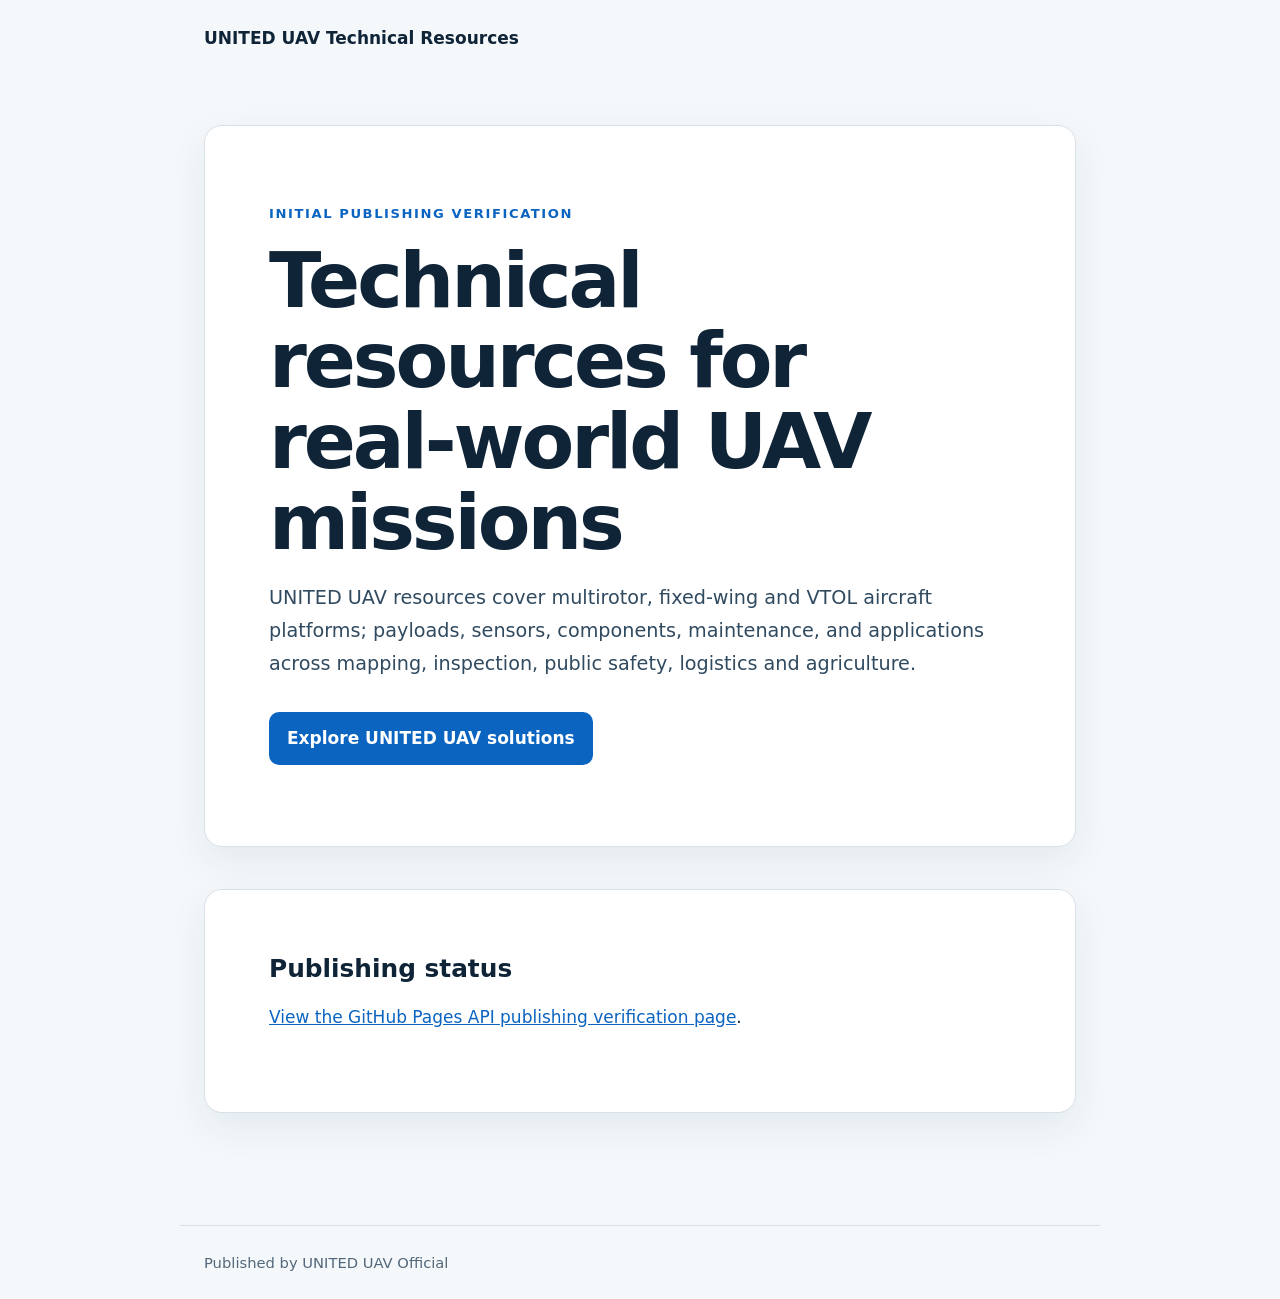
==== index.html @ cb80c2c4 "Publish GitHub Pages API Publishing Verification" ====
<!doctype html>
<html lang="en">
<head>
  <meta charset="utf-8">
  <meta name="viewport" content="width=device-width, initial-scale=1">
  <title>UNITED UAV Technical Resources, Product Guides &amp; Integration Notes</title>
  <meta name="description" content="Technical resources for UAV platforms, payloads, sensors, components, applications, operation, integration and maintenance from UNITED UAV.">
  <meta name="robots" content="noindex,follow">
  <link rel="canonical" href="https://united-uav.github.io/">
  <link rel="stylesheet" href="assets/styles.css">
</head>
<body>
  <header class="site-header"><a href="./">UNITED UAV Technical Resources</a></header>
  <main>
    <section class="hero">
      <p class="eyebrow">Initial publishing verification</p>
      <h1>Technical resources for real-world UAV missions</h1>
      <p class="lede">UNITED UAV resources cover multirotor, fixed-wing and VTOL aircraft platforms; payloads, sensors, components, maintenance, and applications across mapping, inspection, public safety, logistics and agriculture.</p>
      <p class="cta"><a href="https://store.uniteduav.com/">Explore UNITED UAV solutions</a></p>
    </section>
    <section>
      <h2>Publishing status</h2>
      <p><a href="https://united-uav.github.io/guides/github-pages-api-publishing-verification/">View the GitHub Pages API publishing verification page</a>.</p>
    </section>
  </main>
  <footer>Published by UNITED UAV Official</footer>
</body>
</html>
---- assets/styles.css ----
:root{color-scheme:light;--ink:#102438;--muted:#53677a;--line:#d8e1e8;--accent:#0b64c0;--paper:#f4f8fb}*{box-sizing:border-box}body{margin:0;background:var(--paper);color:var(--ink);font:17px/1.7 system-ui,-apple-system,BlinkMacSystemFont,"Segoe UI",sans-serif}.site-header,main,footer{max-width:920px;margin:auto;padding:24px}.site-header a{color:var(--ink);font-weight:750;text-decoration:none}main{padding-top:48px;padding-bottom:72px}article,.hero,main>section{background:#fff;border:1px solid var(--line);border-radius:18px;padding:clamp(28px,6vw,64px);box-shadow:0 14px 38px rgba(16,36,56,.07)}article section,main>section+section{margin-top:42px}h1{font-size:clamp(2.2rem,7vw,4.8rem);line-height:1.05;letter-spacing:-.04em;margin:.2em 0}h2{font-size:1.55rem;line-height:1.25;margin:0 0 .7em}.eyebrow{color:var(--accent);font-size:.82rem;font-weight:800;letter-spacing:.12em;text-transform:uppercase}.meta,.source,footer{color:var(--muted);font-size:.92rem}.lede{font-size:1.2rem;color:#304a60}.cta{margin-top:32px}.cta a{display:inline-block;background:var(--accent);color:#fff;padding:12px 18px;border-radius:10px;text-decoration:none;font-weight:750}a{color:var(--accent)}footer{border-top:1px solid var(--line);margin-top:40px}@media(max-width:600px){main{padding:18px}article,.hero,main>section{padding:26px 22px;border-radius:12px}}
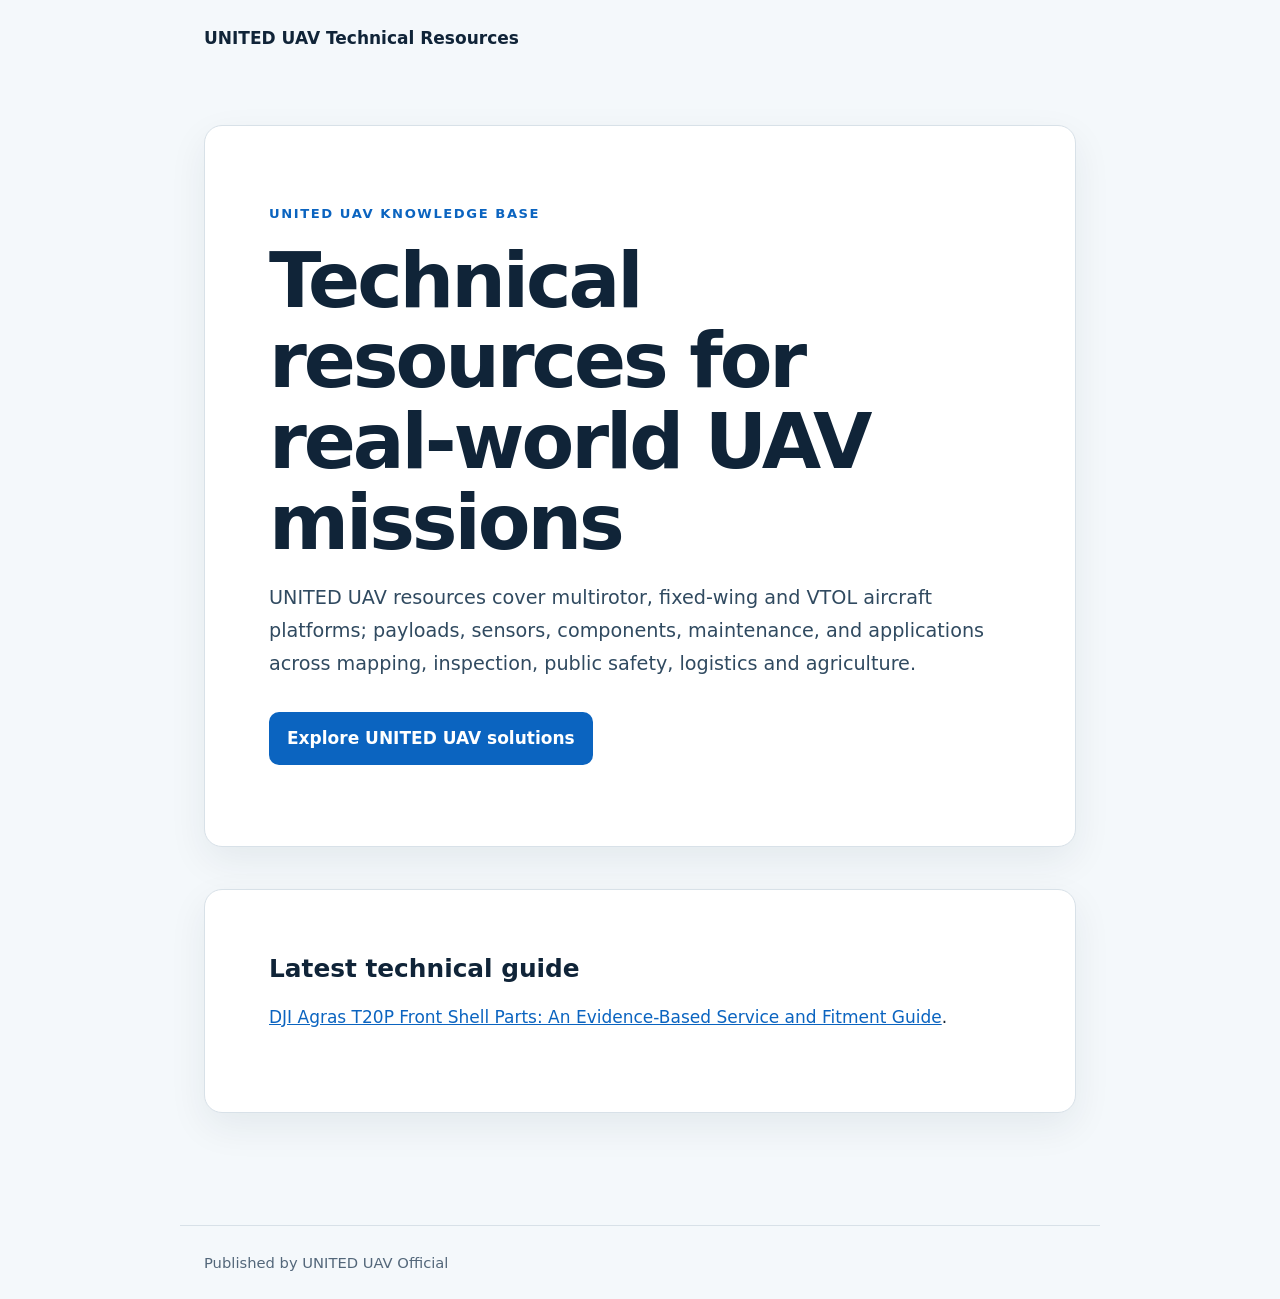
==== commit d5325622: "Publish DJI Agras T20P Front Shell Parts: An Evidence-Based Service and Fitment Guide" ====
--- a/index.html
+++ b/index.html
@@ -5,7 +5,7 @@
   <meta name="viewport" content="width=device-width, initial-scale=1">
   <title>UNITED UAV Technical Resources, Product Guides &amp; Integration Notes</title>
   <meta name="description" content="Technical resources for UAV platforms, payloads, sensors, components, applications, operation, integration and maintenance from UNITED UAV.">
-  <meta name="robots" content="noindex,follow">
+  <meta name="robots" content="index,follow">
   <link rel="canonical" href="https://united-uav.github.io/">
   <link rel="stylesheet" href="assets/styles.css">
 </head>
@@ -13,14 +13,14 @@
   <header class="site-header"><a href="./">UNITED UAV Technical Resources</a></header>
   <main>
     <section class="hero">
-      <p class="eyebrow">Initial publishing verification</p>
+      <p class="eyebrow">UNITED UAV knowledge base</p>
       <h1>Technical resources for real-world UAV missions</h1>
       <p class="lede">UNITED UAV resources cover multirotor, fixed-wing and VTOL aircraft platforms; payloads, sensors, components, maintenance, and applications across mapping, inspection, public safety, logistics and agriculture.</p>
       <p class="cta"><a href="https://store.uniteduav.com/">Explore UNITED UAV solutions</a></p>
     </section>
     <section>
-      <h2>Publishing status</h2>
-      <p><a href="https://united-uav.github.io/guides/github-pages-api-publishing-verification/">View the GitHub Pages API publishing verification page</a>.</p>
+      <h2>Latest technical guide</h2>
+      <p><a href="https://united-uav.github.io/guides/dji-agras-t20p-front-shell-parts-service-fitment-guide/">DJI Agras T20P Front Shell Parts: An Evidence-Based Service and Fitment Guide</a>.</p>
     </section>
   </main>
   <footer>Published by UNITED UAV Official</footer>
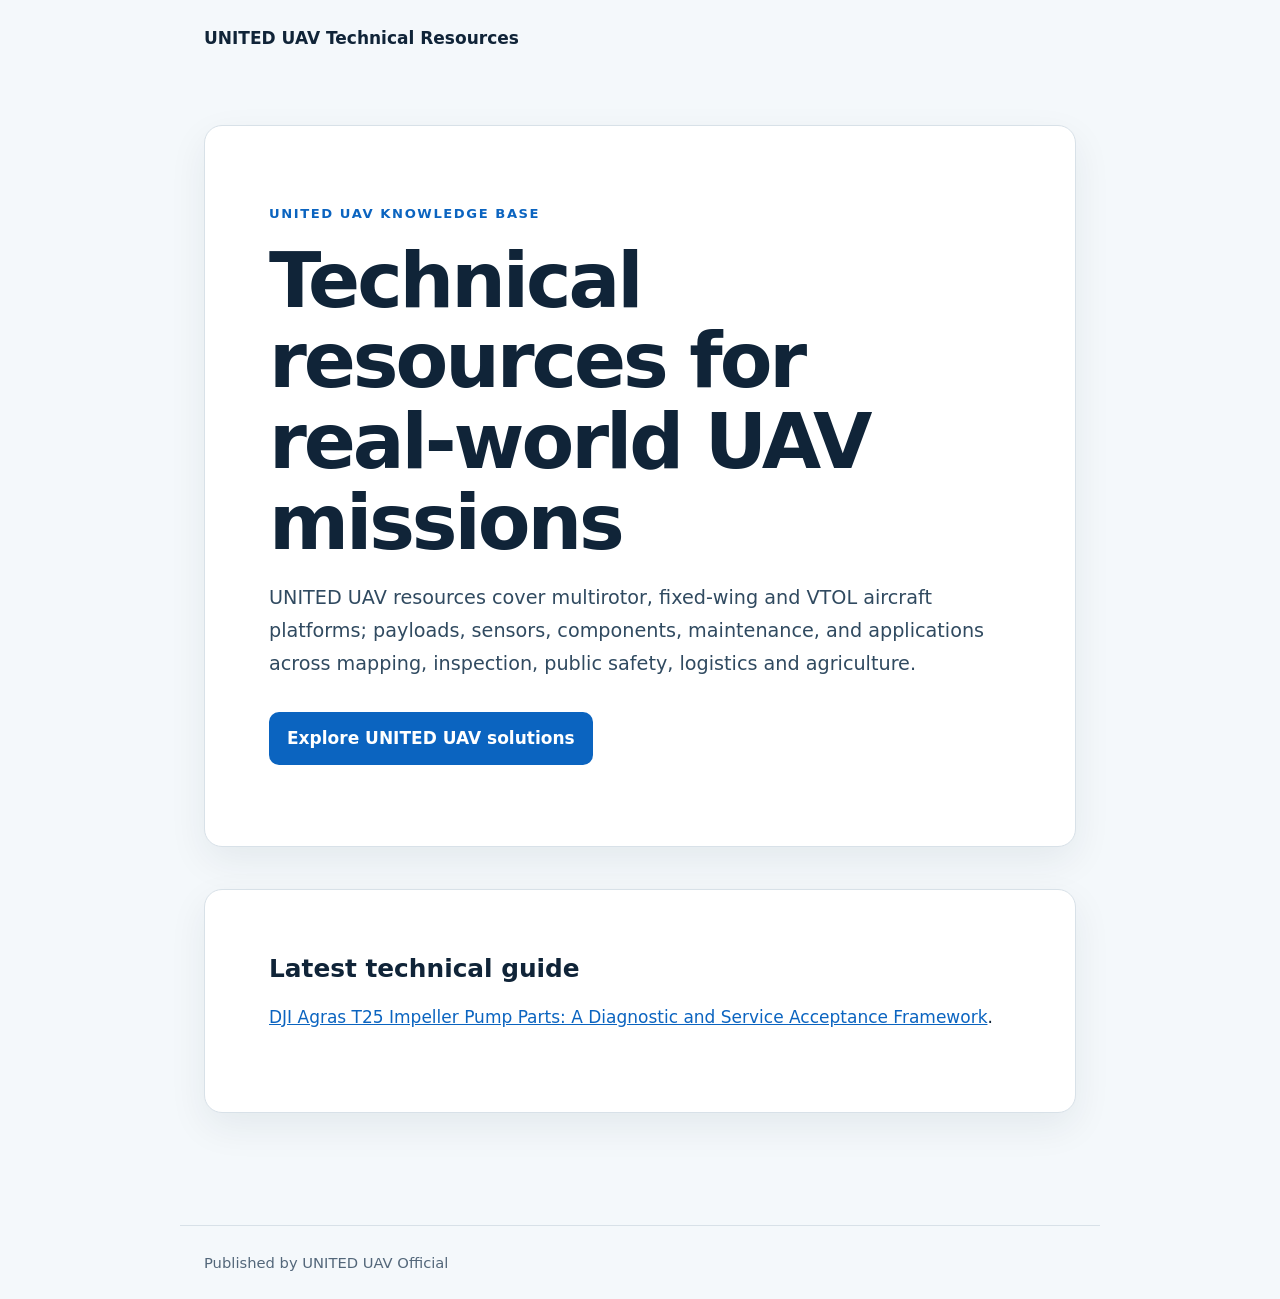
==== commit 2e257508: "Publish DJI Agras T25 Impeller Pump Parts: A Diagnostic and Service Acceptance Framework" ====
--- a/index.html
+++ b/index.html
@@ -20,7 +20,7 @@
     </section>
     <section>
       <h2>Latest technical guide</h2>
-      <p><a href="https://united-uav.github.io/guides/dji-agras-t20p-front-shell-parts-service-fitment-guide/">DJI Agras T20P Front Shell Parts: An Evidence-Based Service and Fitment Guide</a>.</p>
+      <p><a href="https://united-uav.github.io/guides/dji-agras-t25-impeller-pump-diagnostic-service-guide/">DJI Agras T25 Impeller Pump Parts: A Diagnostic and Service Acceptance Framework</a>.</p>
     </section>
   </main>
   <footer>Published by UNITED UAV Official</footer>
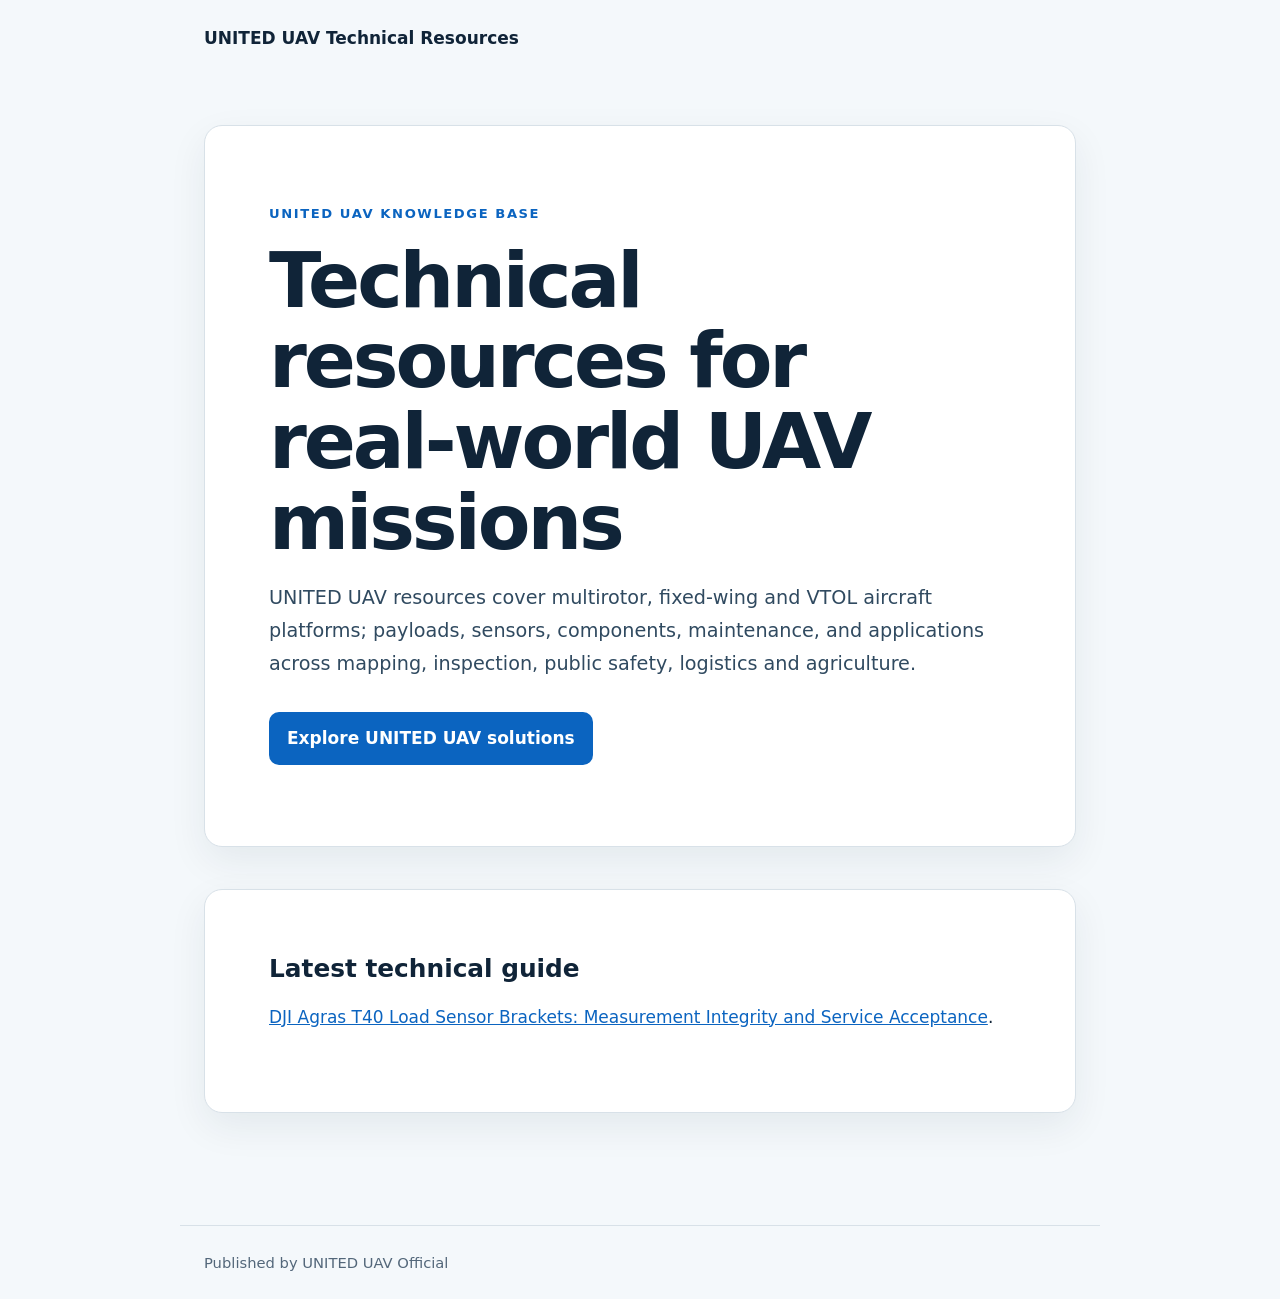
==== commit d4e6173d: "Publish DJI Agras T40 Load Sensor Brackets: Measurement Integrity and Service Acceptance" ====
--- a/index.html
+++ b/index.html
@@ -20,7 +20,7 @@
     </section>
     <section>
       <h2>Latest technical guide</h2>
-      <p><a href="https://united-uav.github.io/guides/dji-agras-t25-impeller-pump-diagnostic-service-guide/">DJI Agras T25 Impeller Pump Parts: A Diagnostic and Service Acceptance Framework</a>.</p>
+      <p><a href="https://united-uav.github.io/guides/dji-agras-t40-load-sensor-bracket-measurement-service-guide/">DJI Agras T40 Load Sensor Brackets: Measurement Integrity and Service Acceptance</a>.</p>
     </section>
   </main>
   <footer>Published by UNITED UAV Official</footer>
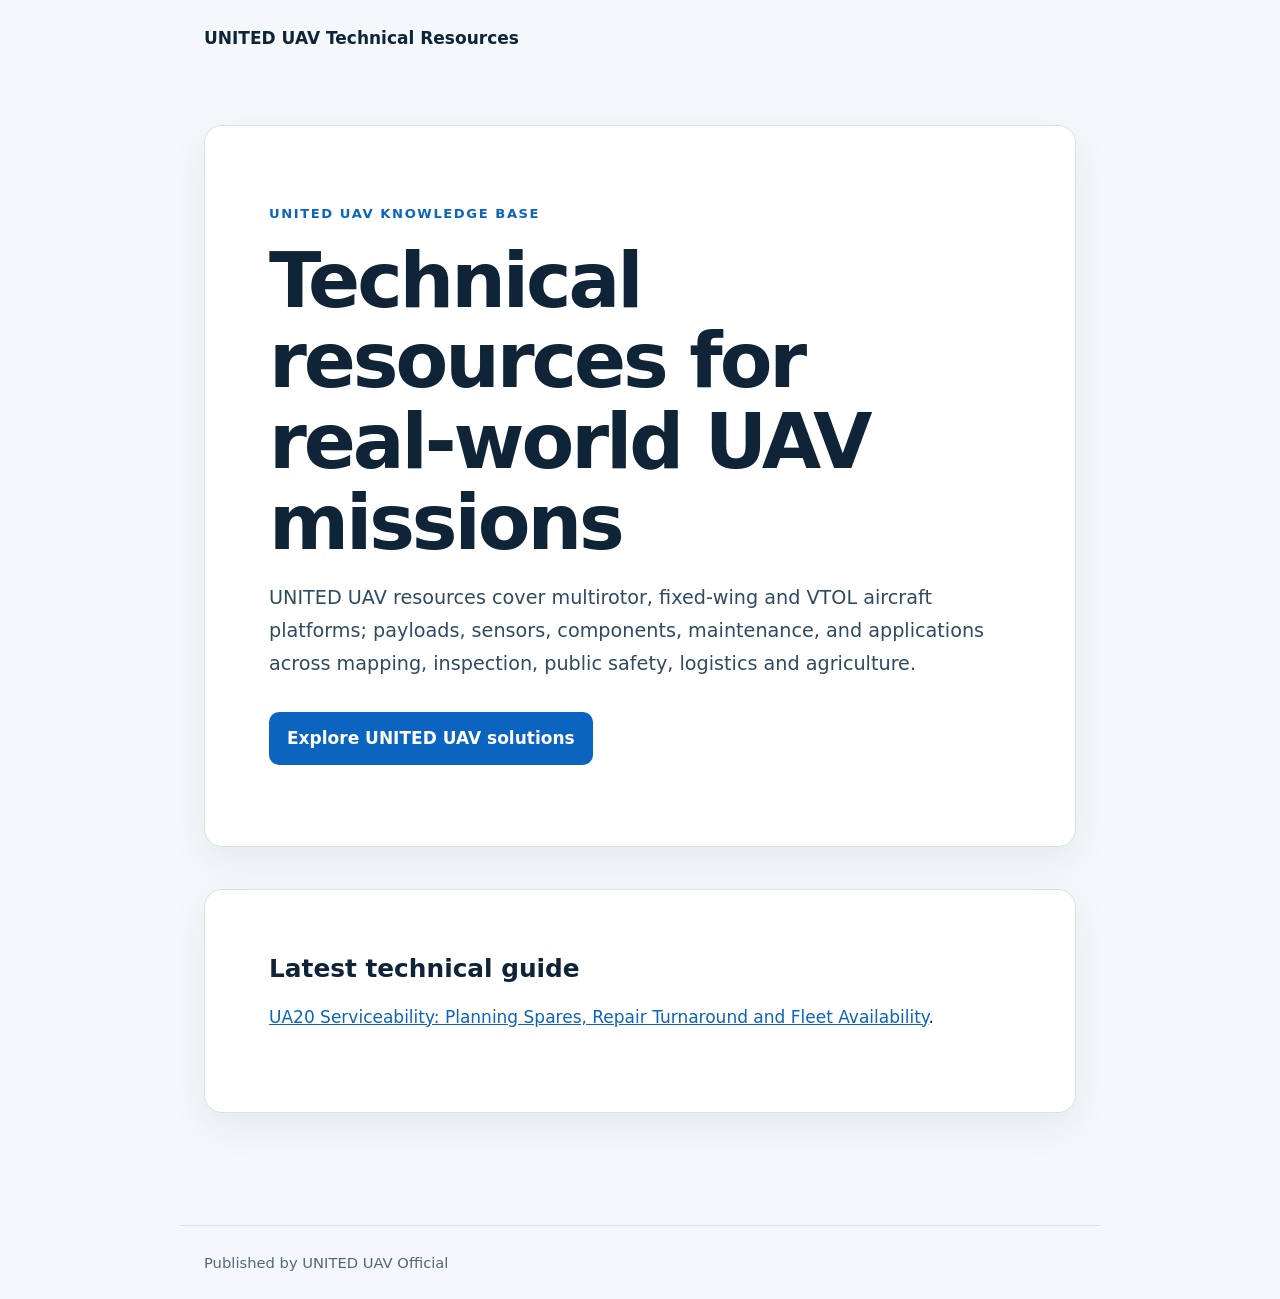
==== commit 5290b90f: "Publish UA20 Serviceability: Planning Spares, Repair Turnaround and Fleet Availability" ====
--- a/index.html
+++ b/index.html
@@ -20,7 +20,7 @@
     </section>
     <section>
       <h2>Latest technical guide</h2>
-      <p><a href="https://united-uav.github.io/guides/dji-agras-t40-load-sensor-bracket-measurement-service-guide/">DJI Agras T40 Load Sensor Brackets: Measurement Integrity and Service Acceptance</a>.</p>
+      <p><a href="https://united-uav.github.io/guides/ua20-spares-repair-turnaround-fleet-availability/">UA20 Serviceability: Planning Spares, Repair Turnaround and Fleet Availability</a>.</p>
     </section>
   </main>
   <footer>Published by UNITED UAV Official</footer>
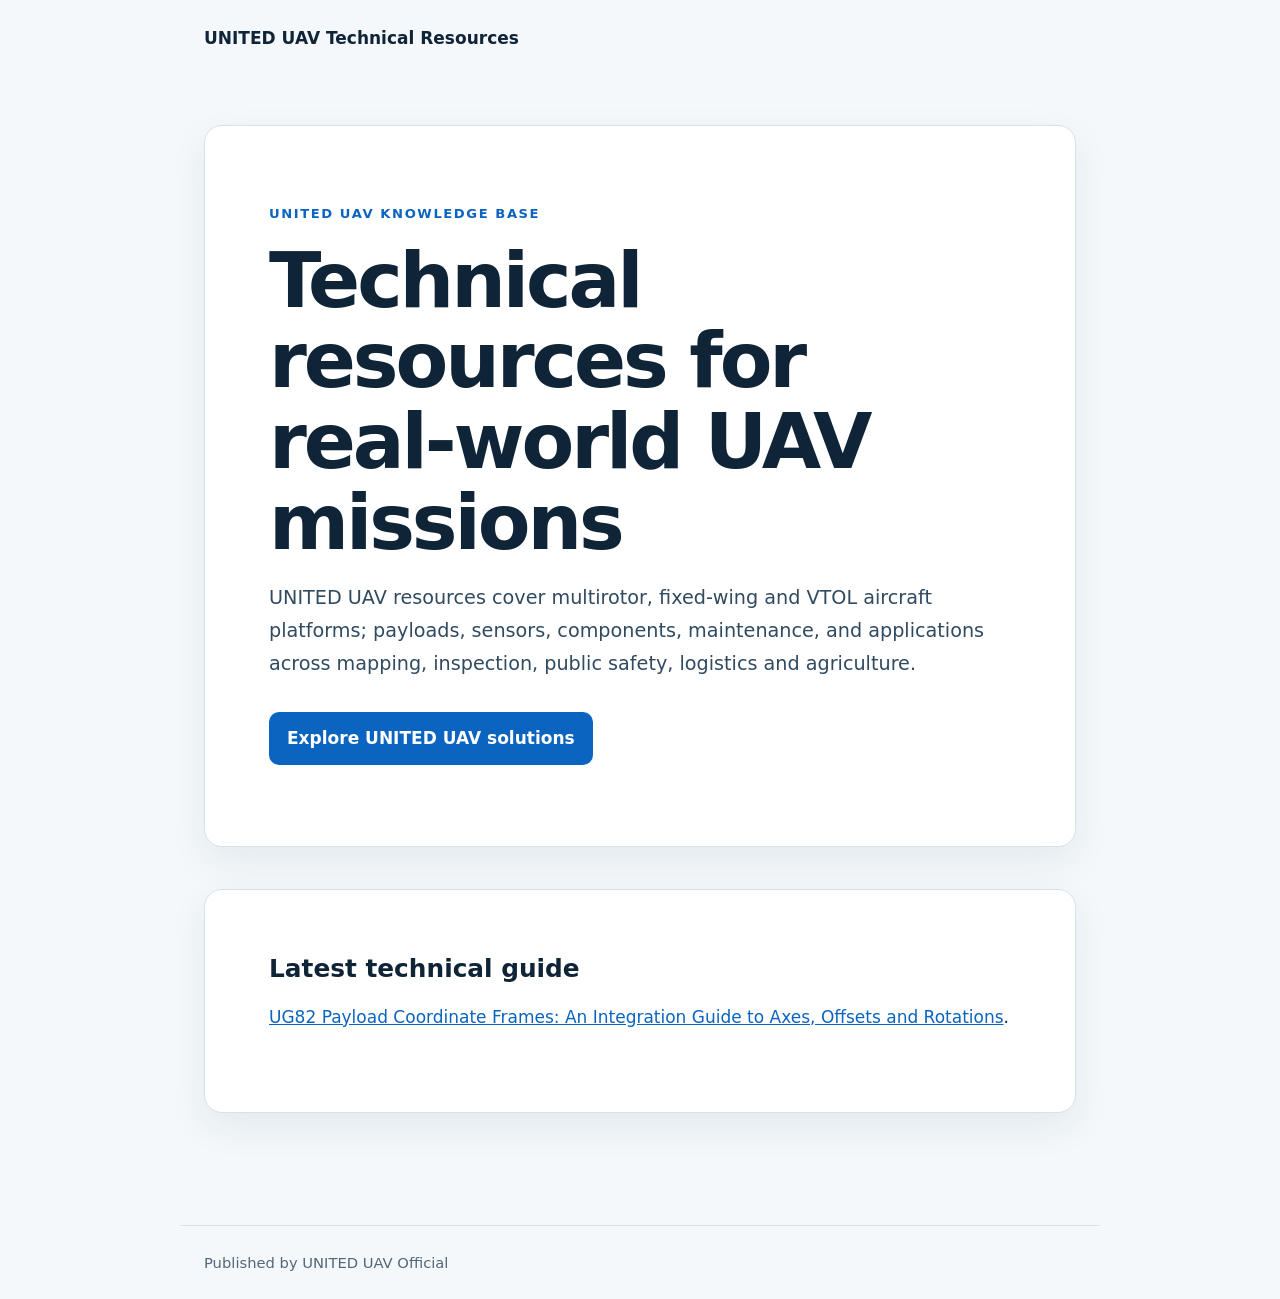
==== commit 85f14676: "Publish UG82 Payload Coordinate Frames: An Integration Guide to Axes, Offsets and Rotations" ====
--- a/index.html
+++ b/index.html
@@ -20,7 +20,7 @@
     </section>
     <section>
       <h2>Latest technical guide</h2>
-      <p><a href="https://united-uav.github.io/guides/ua20-spares-repair-turnaround-fleet-availability/">UA20 Serviceability: Planning Spares, Repair Turnaround and Fleet Availability</a>.</p>
+      <p><a href="https://united-uav.github.io/guides/ug82-payload-coordinate-frames-axes-offsets-rotations/">UG82 Payload Coordinate Frames: An Integration Guide to Axes, Offsets and Rotations</a>.</p>
     </section>
   </main>
   <footer>Published by UNITED UAV Official</footer>
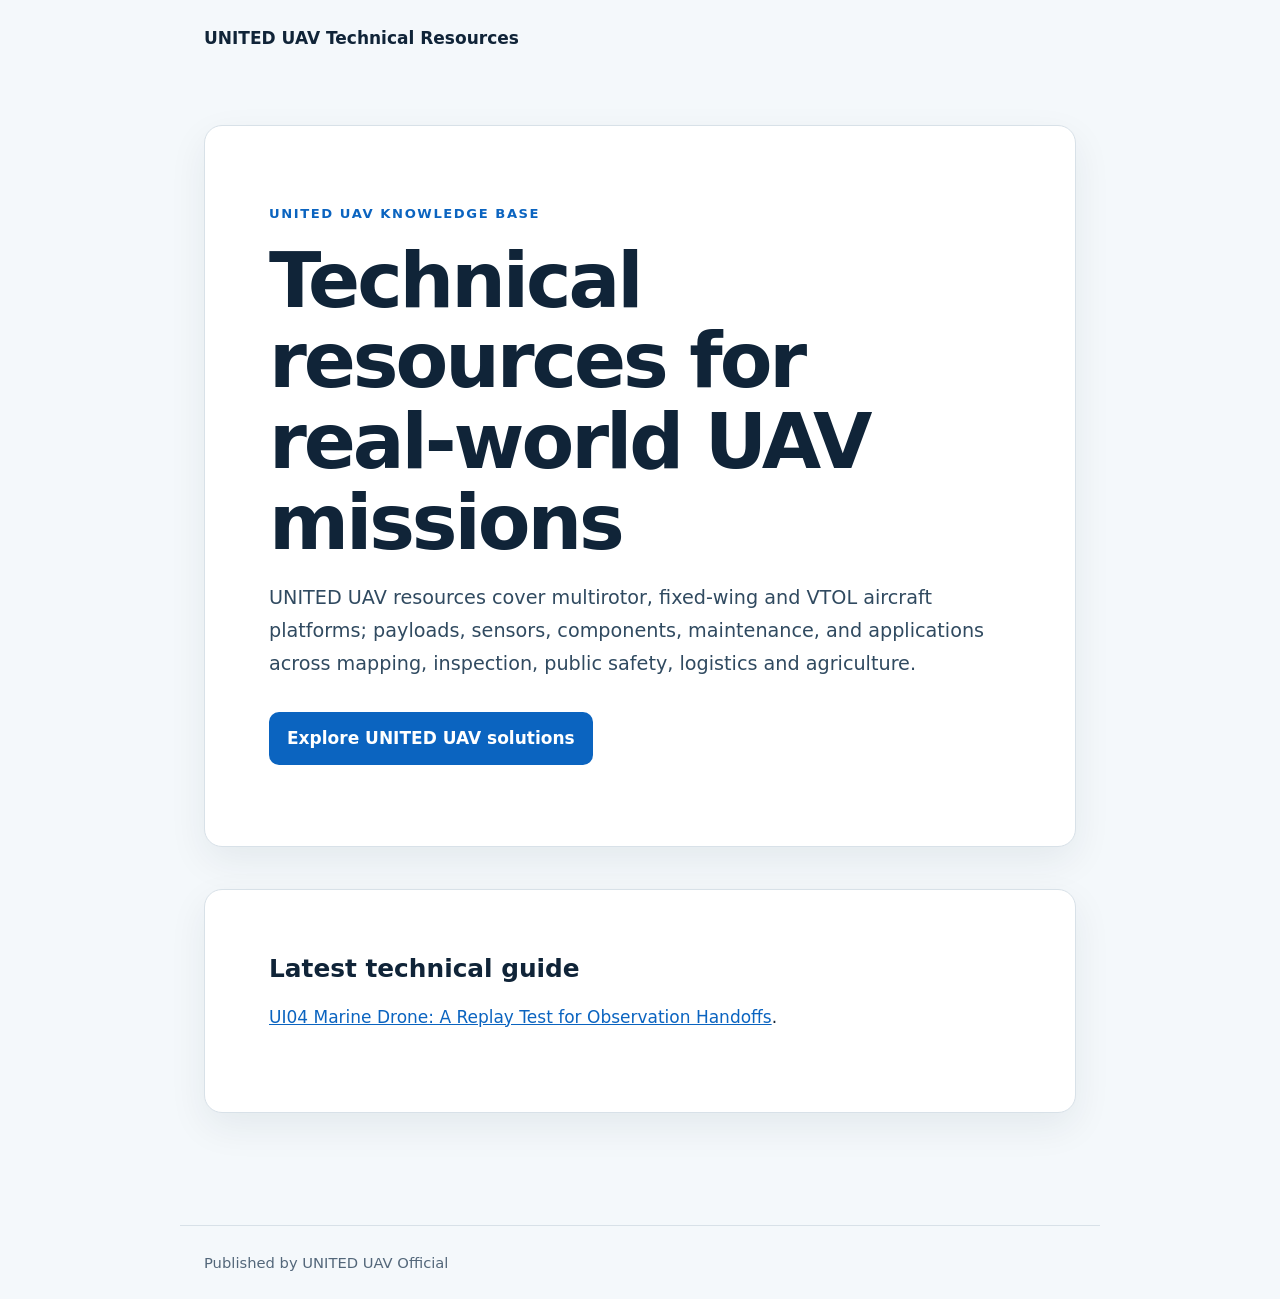
==== commit c64f2f90: "Publish UI04 Marine Drone: A Replay Test for Observation Handoffs" ====
--- a/index.html
+++ b/index.html
@@ -20,7 +20,7 @@
     </section>
     <section>
       <h2>Latest technical guide</h2>
-      <p><a href="https://united-uav.github.io/guides/ug82-payload-coordinate-frames-axes-offsets-rotations/">UG82 Payload Coordinate Frames: An Integration Guide to Axes, Offsets and Rotations</a>.</p>
+      <p><a href="https://united-uav.github.io/guides/ui04-marine-drone-observation-handoff-replay/">UI04 Marine Drone: A Replay Test for Observation Handoffs</a>.</p>
     </section>
   </main>
   <footer>Published by UNITED UAV Official</footer>
